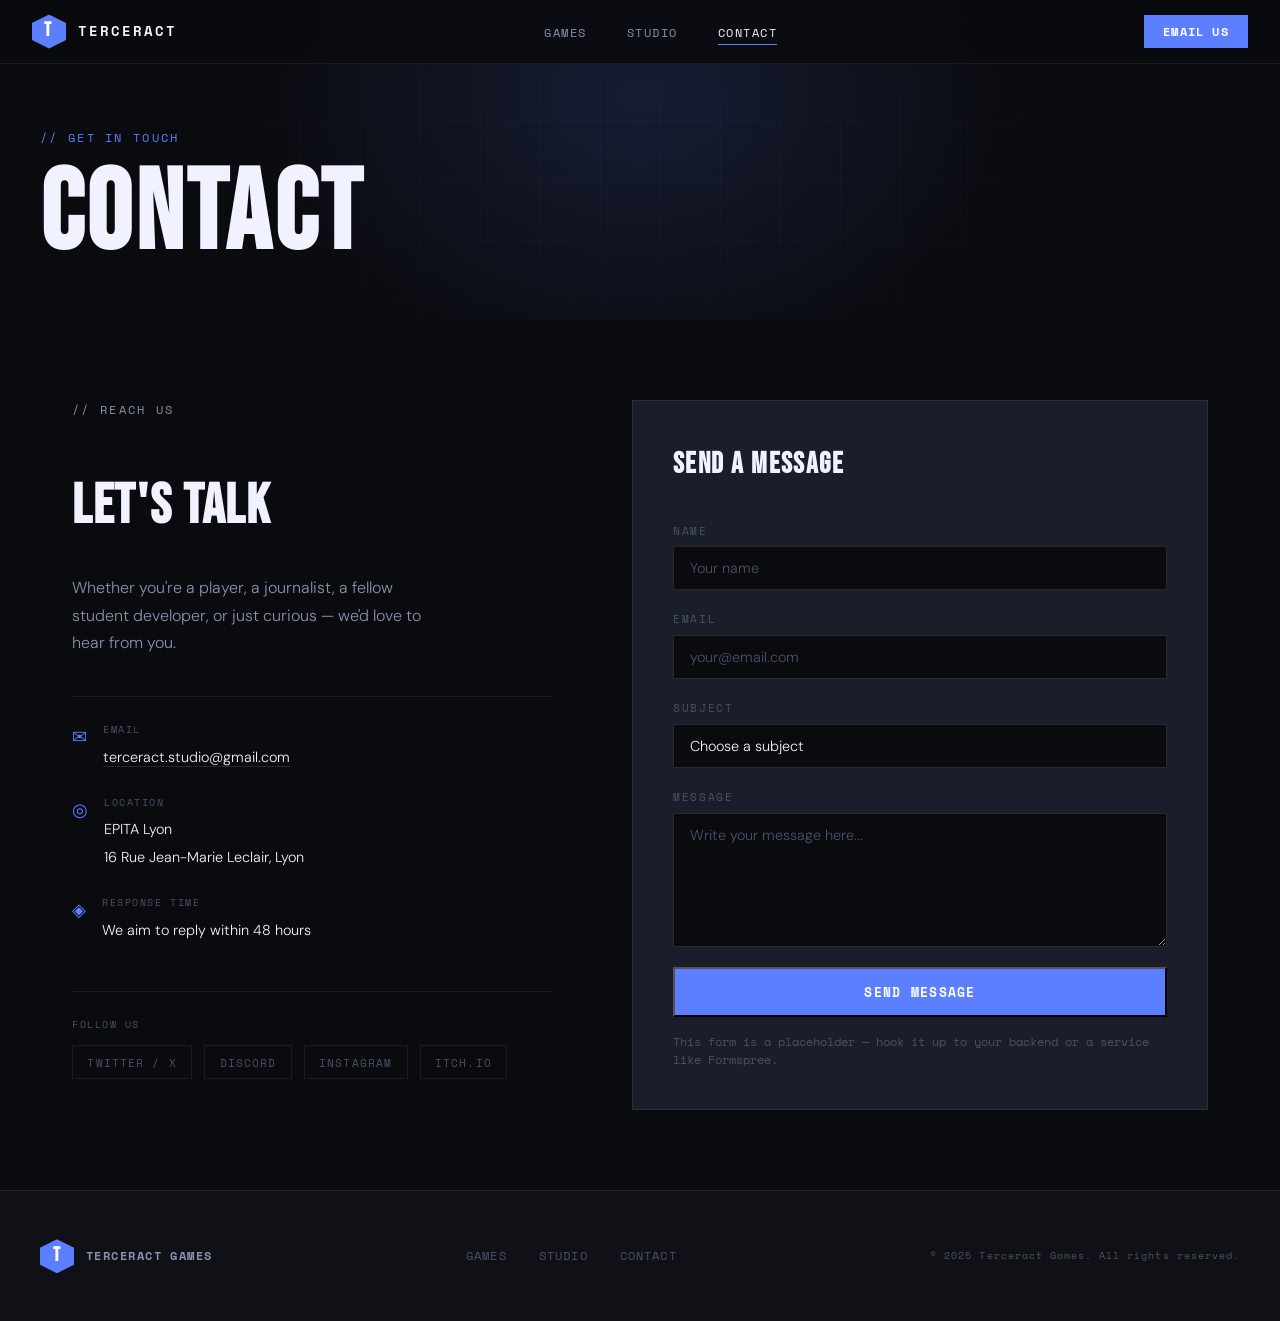
==== contact.html @ e37de094 "Website_v1.0" ====
<!DOCTYPE html>
<html lang="en">
<head>
    <meta charset="UTF-8">
    <meta name="viewport" content="width=device-width, initial-scale=1.0">
    <title>Contact — Terceract Games</title>
    <link rel="stylesheet" href="style.css">
    <link rel="preconnect" href="https://fonts.googleapis.com">
    <link href="https://fonts.googleapis.com/css2?family=Bebas+Neue&family=DM+Sans:ital,wght@0,300;0,400;0,500;1,300&family=Space+Mono:wght@400;700&display=swap" rel="stylesheet">
</head>
<body>

    <nav class="nav">
        <a href="index.html" class="nav-logo">
            <div class="logo-mark">T</div>
            <span>TERCERACT</span>
        </a>
        <ul class="nav-links">
            <li><a href="games.html">Games</a></li>
            <li><a href="studio.html">Studio</a></li>
            <li><a href="contact.html" class="active">Contact</a></li>
        </ul>
        <button class="nav-cta" onclick="location.href='mailto:terceract.studio@gmail.com'">Email Us</button>
    </nav>

    <!-- PAGE HERO -->
    <section class="page-hero">
        <div class="hero-bg">
            <div class="hero-grid"></div>
            <div class="hero-glow" style="--glow-x:50%;--glow-y:50%;"></div>
        </div>
        <div class="page-hero-content">
            <p class="section-label">// GET IN TOUCH</p>
            <h1 class="page-title">Contact</h1>
        </div>
    </section>

    <section class="section">
        <div class="contact-layout">

            <!-- INFO COLUMN -->
            <div class="contact-info">
                <p class="section-label">// REACH US</p>
                <h2>Let's Talk</h2>
                <p>Whether you're a player, a journalist, a fellow student developer, or just curious — we'd love to hear from you.</p>

                <div class="contact-details">
                    <div class="contact-item">
                        <span class="contact-icon">✉</span>
                        <div>
                            <span class="contact-label">Email</span>
                            <a href="mailto:terceract.studio@gmail.com" class="contact-value">terceract.studio@gmail.com</a>
                        </div>
                    </div>
                    <div class="contact-item">
                        <span class="contact-icon">◎</span>
                        <div>
                            <span class="contact-label">Location</span>
                            <span class="contact-value">EPITA Lyon<br>16 Rue Jean-Marie Leclair, Lyon</span>
                        </div>
                    </div>
                    <div class="contact-item">
                        <span class="contact-icon">◈</span>
                        <div>
                            <span class="contact-label">Response Time</span>
                            <span class="contact-value">We aim to reply within 48 hours</span>
                        </div>
                    </div>
                </div>

                <!-- SOCIAL LINKS PLACEHOLDER -->
                <div class="social-links">
                    <p class="contact-label">Follow Us</p>
                    <div class="social-row">
                        <a href="#" class="social-link">Twitter / X</a>
                        <a href="#" class="social-link">Discord</a>
                        <a href="#" class="social-link">Instagram</a>
                        <a href="#" class="social-link">itch.io</a>
                    </div>
                </div>
            </div>

            <!-- FORM COLUMN -->
            <div class="contact-form-wrapper">
                <div class="contact-form">
                    <h3>Send a Message</h3>
                    <div class="form-group">
                        <label for="name">Name</label>
                        <input type="text" id="name" name="name" placeholder="Your name">
                    </div>
                    <div class="form-group">
                        <label for="email">Email</label>
                        <input type="email" id="email" name="email" placeholder="your@email.com">
                    </div>
                    <div class="form-group">
                        <label for="subject">Subject</label>
                        <select id="subject" name="subject">
                            <option value="" disabled selected>Choose a subject</option>
                            <option value="general">General Inquiry</option>
                            <option value="press">Press / Media</option>
                            <option value="collab">Collaboration</option>
                            <option value="feedback">Feedback</option>
                            <option value="other">Other</option>
                        </select>
                    </div>
                    <div class="form-group">
                        <label for="message">Message</label>
                        <textarea id="message" name="message" rows="6" placeholder="Write your message here..."></textarea>
                    </div>
                    <button type="submit" class="btn-primary btn-full">Send Message</button>
                    <p class="form-note">This form is a placeholder — hook it up to your backend or a service like Formspree.</p>
                </div>
            </div>

        </div>
    </section>

    <footer class="footer">
        <div class="footer-inner">
            <div class="footer-brand">
                <div class="logo-mark">T</div>
                <span>TERCERACT GAMES</span>
            </div>
            <nav class="footer-nav">
                <a href="games.html">Games</a>
                <a href="studio.html">Studio</a>
                <a href="contact.html">Contact</a>
            </nav>
            <p class="footer-copy">© 2025 Terceract Games. All rights reserved.</p>
        </div>
    </footer>

</body>
</html>
---- style.css ----
/* ============================================
   TERCERACT GAMES — STYLESHEET
   Dark cinematic indie game studio aesthetic
   ============================================ */

@import url('https://fonts.googleapis.com/css2?family=Bebas+Neue&family=DM+Sans:ital,wght@0,300;0,400;0,500;1,300&family=Space+Mono:wght@400;700&display=swap');

/* ============ DESIGN TOKENS ============ */
:root {
    /* Colors */
    --bg:          #0a0b0f;
    --bg-2:        #0f1117;
    --bg-3:        #141720;
    --surface:     #1a1e2a;
    --surface-2:   #222735;
    --border:      rgba(255,255,255,0.07);
    --border-2:    rgba(255,255,255,0.12);

    --accent:      #5b7fff;       /* Electric blue */
    --accent-2:    #a78bfa;       /* Violet */
    --accent-warm: #ff7b54;       /* Coral — for highlights */

    --text-primary:   #f0f2ff;
    --text-secondary: #8892aa;
    --text-muted:     #4a5168;

    /* Typography */
    --font-display: 'Bebas Neue', sans-serif;
    --font-body:    'DM Sans', sans-serif;
    --font-mono:    'Space Mono', monospace;

    /* Spacing */
    --section-pad: 5rem 2rem;
    --max-width:   1200px;

    /* Transitions */
    --ease: cubic-bezier(0.25, 0.46, 0.45, 0.94);
}

/* ============ RESET ============ */
*, *::before, *::after {
    margin: 0; padding: 0;
    box-sizing: border-box;
}

html {
    scroll-behavior: smooth;
}

body {
    background-color: var(--bg);
    color: var(--text-primary);
    font-family: var(--font-body);
    font-weight: 300;
    line-height: 1.7;
    overflow-x: hidden;
}

img { display: block; max-width: 100%; }
a { color: inherit; text-decoration: none; }

/* ============ NAV ============ */
.nav {
    position: fixed;
    top: 0; left: 0; right: 0;
    z-index: 100;
    display: flex;
    align-items: center;
    justify-content: space-between;
    padding: 0 2rem;
    height: 64px;
    background: rgba(10, 11, 15, 0.85);
    backdrop-filter: blur(16px);
    -webkit-backdrop-filter: blur(16px);
    border-bottom: 1px solid var(--border);
}

.nav-logo {
    display: flex;
    align-items: center;
    gap: 0.75rem;
    font-family: var(--font-mono);
    font-size: 0.85rem;
    font-weight: 700;
    letter-spacing: 0.15em;
    color: var(--text-primary);
    transition: opacity 0.2s;
}
.nav-logo:hover { opacity: 0.75; }

.logo-mark {
    width: 34px; height: 34px;
    background: var(--accent);
    color: white;
    display: flex; align-items: center; justify-content: center;
    font-family: var(--font-display);
    font-size: 1.2rem;
    clip-path: polygon(50% 0%, 100% 25%, 100% 75%, 50% 100%, 0% 75%, 0% 25%);
}

.nav-links {
    display: flex;
    list-style: none;
    gap: 2.5rem;
}

.nav-links a {
    font-family: var(--font-mono);
    font-size: 0.78rem;
    letter-spacing: 0.12em;
    text-transform: uppercase;
    color: var(--text-secondary);
    transition: color 0.2s;
    padding-bottom: 2px;
    border-bottom: 1px solid transparent;
}
.nav-links a:hover,
.nav-links a.active {
    color: var(--text-primary);
    border-bottom-color: var(--accent);
}

.nav-cta {
    background: var(--accent);
    color: white;
    border: none;
    padding: 0.5rem 1.2rem;
    font-family: var(--font-mono);
    font-size: 0.75rem;
    font-weight: 700;
    letter-spacing: 0.1em;
    text-transform: uppercase;
    cursor: pointer;
    transition: background 0.2s, transform 0.15s;
}
.nav-cta:hover {
    background: #7a94ff;
    transform: translateY(-1px);
}

/* ============ HERO (Homepage) ============ */
.hero {
    min-height: 100vh;
    display: flex;
    align-items: center;
    position: relative;
    overflow: hidden;
    padding: 8rem 2rem 4rem;
}

.hero-bg {
    position: absolute;
    inset: 0;
    z-index: 0;
}

.hero-grid {
    position: absolute;
    inset: 0;
    background-image:
        linear-gradient(rgba(91,127,255,0.05) 1px, transparent 1px),
        linear-gradient(90deg, rgba(91,127,255,0.05) 1px, transparent 1px);
    background-size: 60px 60px;
    mask-image: radial-gradient(ellipse 80% 80% at 50% 50%, black, transparent);
}

.hero-glow {
    position: absolute;
    top: 30%; left: 50%;
    transform: translate(-50%, -50%);
    width: 800px; height: 600px;
    background: radial-gradient(ellipse, rgba(91,127,255,0.15) 0%, transparent 70%);
    pointer-events: none;
}

.hero-content {
    position: relative;
    z-index: 1;
    max-width: var(--max-width);
    margin: 0 auto;
    width: 100%;
}

.hero-label {
    font-family: var(--font-mono);
    font-size: 0.78rem;
    color: var(--accent);
    letter-spacing: 0.2em;
    margin-bottom: 1.5rem;
    animation: fadeUp 0.8s var(--ease) 0.1s both;
}

.hero-title {
    font-family: var(--font-display);
    font-size: clamp(5rem, 15vw, 12rem);
    line-height: 0.9;
    letter-spacing: 0.02em;
    color: var(--text-primary);
    animation: fadeUp 0.8s var(--ease) 0.2s both;
}

.hero-title em {
    font-style: normal;
    color: var(--accent);
}

.hero-desc {
    max-width: 480px;
    margin-top: 2rem;
    color: var(--text-secondary);
    font-size: 1rem;
    line-height: 1.8;
    animation: fadeUp 0.8s var(--ease) 0.35s both;
}

.hero-actions {
    display: flex;
    gap: 1rem;
    margin-top: 2.5rem;
    flex-wrap: wrap;
    animation: fadeUp 0.8s var(--ease) 0.45s both;
}

.hero-scroll {
    position: absolute;
    bottom: 2rem; right: 2rem;
    display: flex;
    flex-direction: column;
    align-items: center;
    gap: 0.5rem;
    z-index: 1;
}

.hero-scroll span {
    font-family: var(--font-mono);
    font-size: 0.6rem;
    letter-spacing: 0.25em;
    color: var(--text-muted);
    writing-mode: vertical-lr;
}

.scroll-line {
    width: 1px; height: 60px;
    background: linear-gradient(to bottom, var(--accent), transparent);
    animation: scrollPulse 2s ease-in-out infinite;
}

/* ============ PAGE HERO (Inner pages) ============ */
.page-hero {
    min-height: 35vh;
    display: flex;
    align-items: flex-end;
    position: relative;
    overflow: hidden;
    padding: 8rem 2rem 3rem;
}

.page-hero-content {
    position: relative;
    z-index: 1;
    max-width: var(--max-width);
    margin: 0 auto;
    width: 100%;
}

.page-title {
    font-family: var(--font-display);
    font-size: clamp(3.5rem, 10vw, 7rem);
    line-height: 1;
    letter-spacing: 0.03em;
    color: var(--text-primary);
    animation: fadeUp 0.6s var(--ease) both;
}

/* ============ BUTTONS ============ */
.btn-primary {
    display: inline-block;
    background: var(--accent);
    color: white;
    padding: 0.85rem 2rem;
    font-family: var(--font-mono);
    font-size: 0.8rem;
    font-weight: 700;
    letter-spacing: 0.1em;
    text-transform: uppercase;
    transition: background 0.2s, transform 0.15s, box-shadow 0.2s;
}
.btn-primary:hover {
    background: #7a94ff;
    transform: translateY(-2px);
    box-shadow: 0 8px 32px rgba(91,127,255,0.3);
}

.btn-ghost {
    display: inline-block;
    color: var(--text-secondary);
    padding: 0.85rem 2rem;
    font-family: var(--font-mono);
    font-size: 0.8rem;
    font-weight: 700;
    letter-spacing: 0.1em;
    text-transform: uppercase;
    border: 1px solid var(--border-2);
    transition: color 0.2s, border-color 0.2s, transform 0.15s;
}
.btn-ghost:hover {
    color: var(--text-primary);
    border-color: var(--accent);
    transform: translateY(-2px);
}

.btn-full { width: 100%; text-align: center; }

/* ============ SECTION ============ */
.section {
    padding: var(--section-pad);
    max-width: var(--max-width);
    margin: 0 auto;
}

.section-label {
    font-family: var(--font-mono);
    font-size: 0.72rem;
    letter-spacing: 0.2em;
    color: var(--accent);
    margin-bottom: 0.75rem;
}

.section-header {
    margin-bottom: 3rem;
}

.section-title {
    font-family: var(--font-display);
    font-size: clamp(2.5rem, 6vw, 4rem);
    letter-spacing: 0.03em;
    color: var(--text-primary);
}

/* ============ NEWS SECTION ============ */
.news-section { padding: 5rem 2rem; max-width: var(--max-width); margin: 0 auto; }

.news-grid {
    display: grid;
    grid-template-columns: 1.5fr 1fr;
    gap: 1.5rem;
}

.news-card {
    background: var(--surface);
    border: 1px solid var(--border);
    padding: 2rem;
    transition: border-color 0.2s, transform 0.2s;
}
.news-card:hover {
    border-color: var(--border-2);
    transform: translateY(-2px);
}

.news-card--featured {
    padding: 2.5rem;
}

.news-card--small {
    padding: 1.5rem;
}

.news-tag {
    font-family: var(--font-mono);
    font-size: 0.65rem;
    letter-spacing: 0.2em;
    text-transform: uppercase;
    color: var(--accent);
    margin-bottom: 0.75rem;
}

.news-card h3 {
    font-family: var(--font-display);
    font-size: clamp(1.4rem, 3vw, 2rem);
    letter-spacing: 0.02em;
    margin-bottom: 0.75rem;
    color: var(--text-primary);
}

.news-card--small h3 {
    font-size: 1.1rem;
    font-family: var(--font-body);
    font-weight: 500;
}

.news-card p {
    color: var(--text-secondary);
    font-size: 0.95rem;
    margin-bottom: 1rem;
}

.news-card p strong { color: var(--text-primary); }

.news-list {
    list-style: none;
    margin: 1.25rem 0;
    display: flex;
    flex-direction: column;
    gap: 0.6rem;
}

.news-list li {
    display: flex;
    align-items: flex-start;
    gap: 0.75rem;
    color: var(--text-secondary);
    font-size: 0.9rem;
}

.status {
    font-family: var(--font-mono);
    font-size: 0.75rem;
    flex-shrink: 0;
    margin-top: 2px;
}
.status--done { color: #4ade80; }
.status--progress { color: var(--accent); }
.status--todo { color: var(--text-muted); }

.card-link {
    font-family: var(--font-mono);
    font-size: 0.75rem;
    letter-spacing: 0.1em;
    color: var(--accent);
    transition: color 0.2s;
    border-bottom: 1px solid var(--accent);
    padding-bottom: 1px;
}
.card-link:hover { color: #a0b4ff; }

.news-side {
    display: flex;
    flex-direction: column;
    gap: 1.5rem;
}

.news-date {
    font-family: var(--font-mono);
    font-size: 0.65rem;
    color: var(--text-muted);
    letter-spacing: 0.1em;
}

/* ============ GAME PREVIEW ============ */
.game-preview {
    padding: 5rem 2rem;
    background: var(--bg-2);
    border-top: 1px solid var(--border);
    border-bottom: 1px solid var(--border);
}

.game-preview-inner {
    max-width: var(--max-width);
    margin: 0 auto;
    display: grid;
    grid-template-columns: 1fr 1fr;
    gap: 4rem;
    align-items: center;
}

.game-preview-text h2 {
    font-family: var(--font-display);
    font-size: clamp(2.5rem, 5vw, 4.5rem);
    line-height: 1;
    letter-spacing: 0.03em;
    margin: 1rem 0;
    color: var(--text-primary);
}

.game-preview-text p {
    color: var(--text-secondary);
    margin-bottom: 2rem;
    max-width: 400px;
}

/* ROTATING CUBE */
.cube-wrapper {
    display: flex;
    align-items: center;
    justify-content: center;
    perspective: 800px;
    height: 300px;
}

.cube {
    width: 160px; height: 160px;
    position: relative;
    transform-style: preserve-3d;
    animation: rotateCube 12s linear infinite;
}

.cube-face {
    position: absolute;
    width: 160px; height: 160px;
    display: flex;
    align-items: center;
    justify-content: center;
    font-family: var(--font-display);
    font-size: 1rem;
    letter-spacing: 0.1em;
    border: 1px solid rgba(91,127,255,0.3);
    background: rgba(91,127,255,0.06);
    color: var(--accent);
    backdrop-filter: blur(4px);
}

.cube-face--front  { transform: translateZ(80px); }
.cube-face--back   { transform: rotateY(180deg) translateZ(80px); }
.cube-face--right  { transform: rotateY(90deg) translateZ(80px); }
.cube-face--left   { transform: rotateY(-90deg) translateZ(80px); }
.cube-face--top    { transform: rotateX(90deg) translateZ(80px); }
.cube-face--bottom { transform: rotateX(-90deg) translateZ(80px); }

/* ============ STUDIO STRIP ============ */
.studio-strip {
    padding: 4rem 2rem;
    text-align: center;
    border-top: 1px solid var(--border);
}

.strip-content {
    max-width: 600px;
    margin: 0 auto;
}

.strip-content .strip-text {
    font-size: 1.4rem;
    color: var(--text-secondary);
    margin: 1rem 0 2rem;
    font-weight: 300;
}

/* ============ GAME DETAIL (games.html) ============ */
.game-detail { max-width: 960px; }

.game-detail-header { margin-bottom: 3rem; }

.game-status-badge {
    display: inline-block;
    font-family: var(--font-mono);
    font-size: 0.7rem;
    letter-spacing: 0.15em;
    text-transform: uppercase;
    color: var(--accent-warm);
    border: 1px solid var(--accent-warm);
    padding: 0.3rem 0.75rem;
    margin-bottom: 1rem;
}

.game-title-large {
    font-family: var(--font-display);
    font-size: clamp(3rem, 8vw, 6rem);
    letter-spacing: 0.03em;
    line-height: 1;
    color: var(--text-primary);
    margin-bottom: 1.5rem;
}

.game-tags {
    display: flex;
    gap: 0.5rem;
    flex-wrap: wrap;
}

.tag {
    font-family: var(--font-mono);
    font-size: 0.68rem;
    letter-spacing: 0.1em;
    text-transform: uppercase;
    color: var(--text-muted);
    background: var(--surface);
    border: 1px solid var(--border);
    padding: 0.3rem 0.7rem;
}

.game-detail-body {
    display: grid;
    grid-template-columns: 1.5fr 1fr;
    gap: 3rem;
    padding: 2.5rem 0;
    border-top: 1px solid var(--border);
    border-bottom: 1px solid var(--border);
    margin-bottom: 3rem;
}

.game-description .lead {
    font-size: 1.15rem;
    color: var(--text-primary);
    font-weight: 400;
    margin-bottom: 1.25rem;
    line-height: 1.7;
}

.game-description p {
    color: var(--text-secondary);
    margin-bottom: 1rem;
}

.game-meta { display: flex; flex-direction: column; gap: 1.25rem; }

.meta-item { display: flex; flex-direction: column; gap: 0.2rem; }

.meta-label {
    font-family: var(--font-mono);
    font-size: 0.65rem;
    letter-spacing: 0.15em;
    text-transform: uppercase;
    color: var(--text-muted);
}

.meta-value {
    font-size: 0.95rem;
    color: var(--text-primary);
}

.stages-section, .screenshots-section {
    margin-bottom: 4rem;
}

.stages-section h3, .screenshots-section h3 {
    font-family: var(--font-display);
    font-size: 2rem;
    letter-spacing: 0.05em;
    margin-bottom: 2rem;
    color: var(--text-primary);
}

.stages-grid {
    display: grid;
    grid-template-columns: repeat(5, 1fr);
    gap: 1px;
    background: var(--border);
}

.stage-card {
    background: var(--surface);
    padding: 1.5rem 1rem;
    transition: background 0.2s;
}
.stage-card:hover { background: var(--surface-2); }

.stage-number {
    font-family: var(--font-mono);
    font-size: 0.65rem;
    color: var(--accent);
    letter-spacing: 0.15em;
    display: block;
    margin-bottom: 0.75rem;
}

.stage-card h4 {
    font-family: var(--font-display);
    font-size: 1.2rem;
    letter-spacing: 0.05em;
    margin-bottom: 0.5rem;
    color: var(--text-primary);
}

.stage-card p {
    font-size: 0.82rem;
    color: var(--text-secondary);
    line-height: 1.5;
}

.screenshots-grid {
    display: grid;
    grid-template-columns: repeat(3, 1fr);
    gap: 1rem;
}

.screenshot-placeholder {
    aspect-ratio: 16/9;
    background: var(--surface);
    border: 1px dashed var(--border-2);
    display: flex;
    align-items: center;
    justify-content: center;
    color: var(--text-muted);
    font-size: 0.75rem;
    font-family: var(--font-mono);
    letter-spacing: 0.1em;
}

.coming-soon-strip {
    padding: 3rem 2rem;
    text-align: center;
    background: var(--bg-2);
    border-top: 1px solid var(--border);
    color: var(--text-muted);
    font-family: var(--font-mono);
    font-size: 0.8rem;
    letter-spacing: 0.15em;
    text-transform: uppercase;
}

/* ============ STUDIO PAGE ============ */
.manifesto {
    margin-bottom: 5rem;
    padding: 3rem 0;
    border-top: 1px solid var(--border);
    border-bottom: 1px solid var(--border);
}

.manifesto blockquote {
    font-size: clamp(1.2rem, 3vw, 2rem);
    font-style: italic;
    font-weight: 300;
    color: var(--text-secondary);
    max-width: 800px;
    line-height: 1.6;
    padding-left: 2rem;
    border-left: 3px solid var(--accent);
}

.about-grid {
    display: grid;
    grid-template-columns: 1.5fr 1fr;
    gap: 4rem;
    align-items: start;
    margin-bottom: 5rem;
}

.about-text h2 {
    font-family: var(--font-display);
    font-size: clamp(2rem, 5vw, 3.5rem);
    letter-spacing: 0.03em;
    margin: 0.75rem 0 1.5rem;
    color: var(--text-primary);
}

.about-text p {
    color: var(--text-secondary);
    margin-bottom: 1rem;
}

.about-stats {
    display: flex;
    flex-direction: column;
    gap: 2rem;
    padding: 2.5rem;
    background: var(--surface);
    border: 1px solid var(--border);
}

.stat-item { text-align: center; }

.stat-number {
    display: block;
    font-family: var(--font-display);
    font-size: 4rem;
    color: var(--accent);
    line-height: 1;
}

.stat-label {
    font-family: var(--font-mono);
    font-size: 0.7rem;
    letter-spacing: 0.15em;
    text-transform: uppercase;
    color: var(--text-muted);
}

.team-section, .values-section {
    margin-bottom: 5rem;
}

.team-section h2, .values-section h2 {
    font-family: var(--font-display);
    font-size: clamp(2rem, 5vw, 3rem);
    letter-spacing: 0.03em;
    margin: 0.75rem 0 2.5rem;
    color: var(--text-primary);
}

.team-grid {
    display: grid;
    grid-template-columns: repeat(auto-fill, minmax(200px, 1fr));
    gap: 1.5rem;
}

.team-card {
    background: var(--surface);
    border: 1px solid var(--border);
    padding: 1.75rem;
    transition: border-color 0.2s, transform 0.2s;
}
.team-card:hover {
    border-color: var(--accent);
    transform: translateY(-3px);
}

.team-avatar {
    width: 60px; height: 60px;
    background: var(--surface-2);
    border: 1px dashed var(--border-2);
    margin-bottom: 1rem;
    display: flex;
    align-items: center;
    justify-content: center;
    color: var(--text-muted);
    font-size: 0.7rem;
    font-family: var(--font-mono);
    /* Replace border with a real image/avatar */
}

.team-name {
    font-weight: 500;
    font-size: 1rem;
    margin-bottom: 0.25rem;
    color: var(--text-primary);
}

.team-role {
    font-family: var(--font-mono);
    font-size: 0.65rem;
    letter-spacing: 0.1em;
    color: var(--accent);
    text-transform: uppercase;
    margin-bottom: 0.75rem;
}

.team-bio {
    font-size: 0.85rem;
    color: var(--text-secondary);
    line-height: 1.6;
}

.values-grid {
    display: grid;
    grid-template-columns: repeat(3, 1fr);
    gap: 1.5rem;
}

.value-card {
    padding: 2rem;
    border: 1px solid var(--border);
    background: var(--bg-2);
    transition: border-color 0.2s;
}
.value-card:hover { border-color: var(--accent); }

.value-icon {
    display: block;
    font-size: 1.5rem;
    color: var(--accent);
    margin-bottom: 1rem;
}

.value-card h4 {
    font-weight: 500;
    font-size: 1rem;
    margin-bottom: 0.5rem;
    color: var(--text-primary);
}

.value-card p {
    font-size: 0.875rem;
    color: var(--text-secondary);
    line-height: 1.6;
}

/* ============ CONTACT PAGE ============ */
.contact-layout {
    display: grid;
    grid-template-columns: 1fr 1.2fr;
    gap: 5rem;
    align-items: start;
}

.contact-info h2 {
    font-family: var(--font-display);
    font-size: clamp(2rem, 5vw, 3.5rem);
    letter-spacing: 0.03em;
    margin: 0.75rem 0 1.25rem;
    color: var(--text-primary);
}

.contact-info > p {
    color: var(--text-secondary);
    margin-bottom: 2.5rem;
    max-width: 380px;
}

.contact-details {
    display: flex;
    flex-direction: column;
    gap: 1.5rem;
    margin-bottom: 3rem;
    padding-top: 1.5rem;
    border-top: 1px solid var(--border);
}

.contact-item {
    display: flex;
    gap: 1rem;
    align-items: flex-start;
}

.contact-icon {
    font-size: 1.1rem;
    color: var(--accent);
    margin-top: 2px;
    flex-shrink: 0;
}

.contact-label {
    display: block;
    font-family: var(--font-mono);
    font-size: 0.65rem;
    letter-spacing: 0.15em;
    text-transform: uppercase;
    color: var(--text-muted);
    margin-bottom: 0.25rem;
}

.contact-value {
    font-size: 0.9rem;
    color: var(--text-primary);
    line-height: 1.5;
}

a.contact-value {
    border-bottom: 1px solid var(--border-2);
    transition: color 0.2s, border-color 0.2s;
}
a.contact-value:hover {
    color: var(--accent);
    border-bottom-color: var(--accent);
}

.social-links { padding-top: 1.5rem; border-top: 1px solid var(--border); }

.social-row {
    display: flex;
    flex-wrap: wrap;
    gap: 0.75rem;
    margin-top: 0.75rem;
}

.social-link {
    font-family: var(--font-mono);
    font-size: 0.7rem;
    letter-spacing: 0.1em;
    text-transform: uppercase;
    color: var(--text-muted);
    border: 1px solid var(--border);
    padding: 0.4rem 0.9rem;
    transition: color 0.2s, border-color 0.2s;
}
.social-link:hover {
    color: var(--text-primary);
    border-color: var(--accent);
}

/* CONTACT FORM */
.contact-form-wrapper {
    position: sticky;
    top: 80px;
}

.contact-form {
    background: var(--surface);
    border: 1px solid var(--border);
    padding: 2.5rem;
}

.contact-form h3 {
    font-family: var(--font-display);
    font-size: 1.8rem;
    letter-spacing: 0.05em;
    margin-bottom: 2rem;
    color: var(--text-primary);
}

.form-group {
    display: flex;
    flex-direction: column;
    gap: 0.4rem;
    margin-bottom: 1.25rem;
}

.form-group label {
    font-family: var(--font-mono);
    font-size: 0.68rem;
    letter-spacing: 0.15em;
    text-transform: uppercase;
    color: var(--text-muted);
}

.form-group input,
.form-group select,
.form-group textarea {
    background: var(--bg);
    border: 1px solid var(--border-2);
    color: var(--text-primary);
    padding: 0.75rem 1rem;
    font-family: var(--font-body);
    font-size: 0.9rem;
    font-weight: 300;
    outline: none;
    transition: border-color 0.2s;
    -webkit-appearance: none;
}

.form-group input:focus,
.form-group select:focus,
.form-group textarea:focus {
    border-color: var(--accent);
}

.form-group input::placeholder,
.form-group textarea::placeholder {
    color: var(--text-muted);
}

.form-group select option {
    background: var(--bg-2);
    color: var(--text-primary);
}

.form-group textarea { resize: vertical; }

.form-note {
    margin-top: 1rem;
    font-size: 0.75rem;
    color: var(--text-muted);
    font-family: var(--font-mono);
    line-height: 1.5;
}

/* ============ FOOTER ============ */
.footer {
    background: var(--bg-2);
    border-top: 1px solid var(--border);
    padding: 3rem 2rem;
}

.footer-inner {
    max-width: var(--max-width);
    margin: 0 auto;
    display: flex;
    align-items: center;
    justify-content: space-between;
    flex-wrap: wrap;
    gap: 1.5rem;
}

.footer-brand {
    display: flex;
    align-items: center;
    gap: 0.75rem;
    font-family: var(--font-mono);
    font-size: 0.75rem;
    font-weight: 700;
    letter-spacing: 0.12em;
    color: var(--text-secondary);
}

.footer-nav {
    display: flex;
    gap: 2rem;
}

.footer-nav a {
    font-family: var(--font-mono);
    font-size: 0.72rem;
    letter-spacing: 0.1em;
    text-transform: uppercase;
    color: var(--text-muted);
    transition: color 0.2s;
}
.footer-nav a:hover { color: var(--text-primary); }

.footer-copy {
    font-family: var(--font-mono);
    font-size: 0.65rem;
    color: var(--text-muted);
    letter-spacing: 0.1em;
}

/* ============ ANIMATIONS ============ */
@keyframes fadeUp {
    from { opacity: 0; transform: translateY(24px); }
    to   { opacity: 1; transform: translateY(0); }
}

@keyframes scrollPulse {
    0%, 100% { opacity: 0.3; transform: scaleY(1); }
    50%       { opacity: 1;   transform: scaleY(1.15); }
}

@keyframes rotateCube {
    from { transform: rotateX(15deg) rotateY(0deg); }
    to   { transform: rotateX(15deg) rotateY(360deg); }
}

/* ============ RESPONSIVE ============ */
@media (max-width: 900px) {
    .news-grid { grid-template-columns: 1fr; }
    .game-preview-inner { grid-template-columns: 1fr; }
    .about-grid { grid-template-columns: 1fr; }
    .contact-layout { grid-template-columns: 1fr; }
    .contact-form-wrapper { position: static; }
    .stages-grid { grid-template-columns: repeat(2, 1fr); }
    .values-grid { grid-template-columns: 1fr; }
    .game-detail-body { grid-template-columns: 1fr; }
}

@media (max-width: 640px) {
    .nav-links { display: none; }
    .nav-cta { display: none; }
    .stages-grid { grid-template-columns: 1fr; }
    .screenshots-grid { grid-template-columns: 1fr; }
    .footer-inner { flex-direction: column; text-align: center; }
    :root { --section-pad: 3rem 1.25rem; }
}
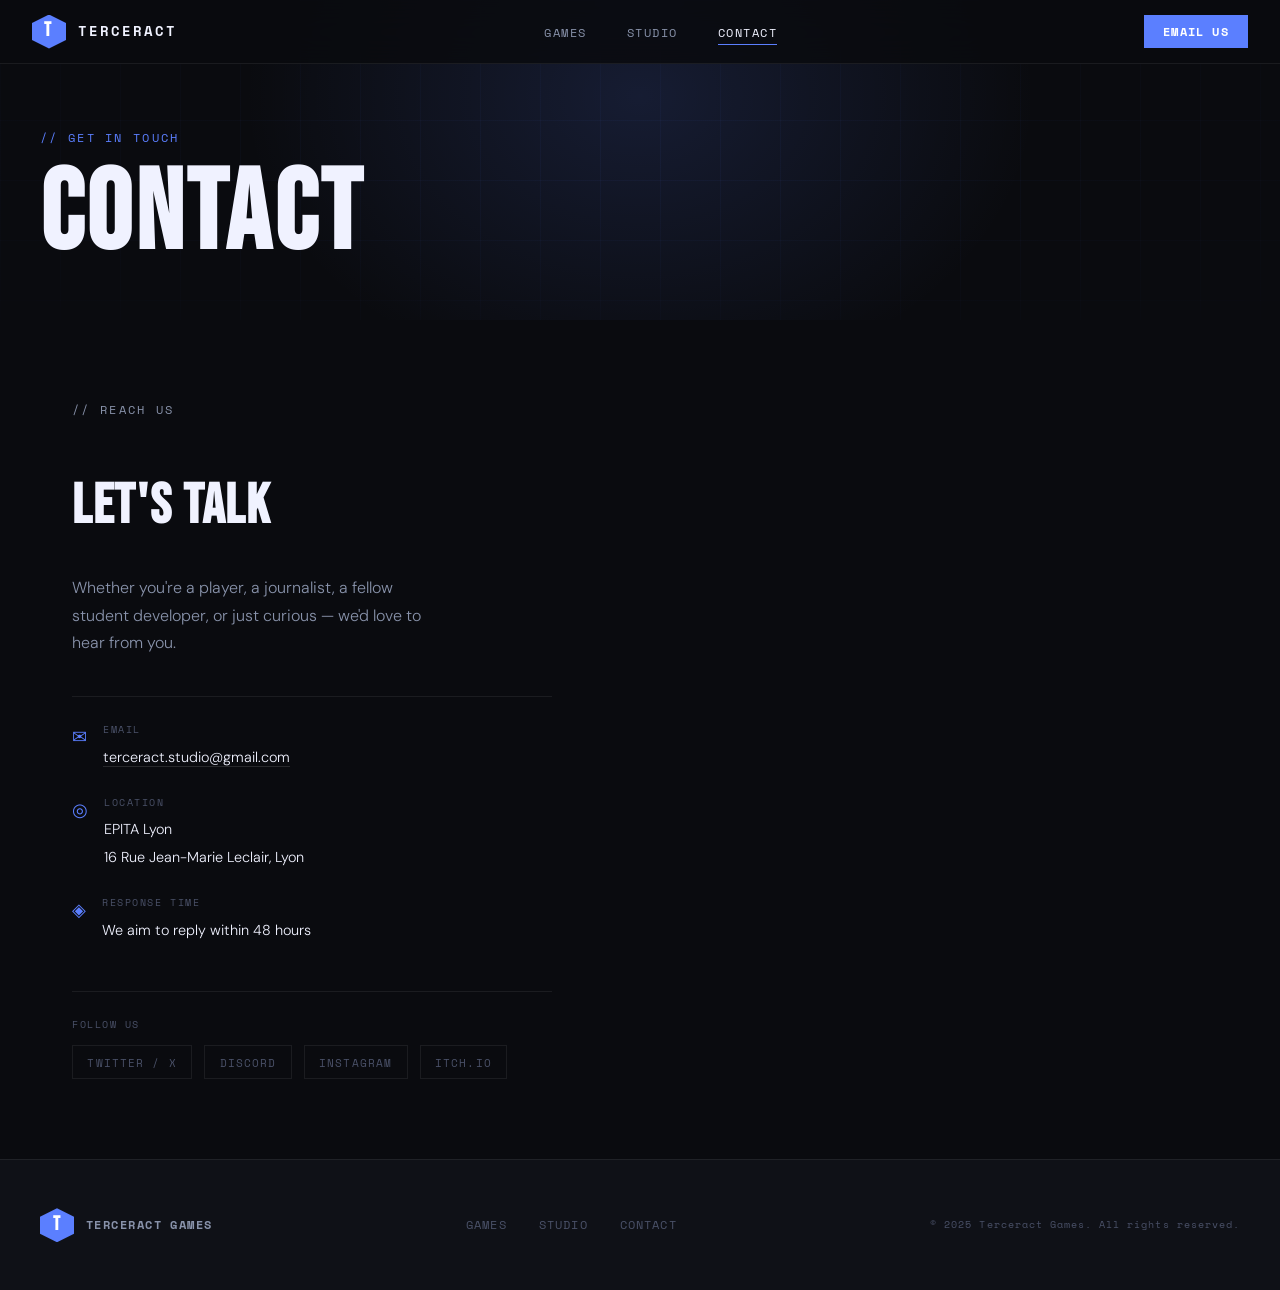
==== commit baaf5704: "Updated 1" ====
--- a/contact.html
+++ b/contact.html
@@ -79,39 +79,6 @@
                     </div>
                 </div>
             </div>
-
-            <!-- FORM COLUMN -->
-            <div class="contact-form-wrapper">
-                <div class="contact-form">
-                    <h3>Send a Message</h3>
-                    <div class="form-group">
-                        <label for="name">Name</label>
-                        <input type="text" id="name" name="name" placeholder="Your name">
-                    </div>
-                    <div class="form-group">
-                        <label for="email">Email</label>
-                        <input type="email" id="email" name="email" placeholder="your@email.com">
-                    </div>
-                    <div class="form-group">
-                        <label for="subject">Subject</label>
-                        <select id="subject" name="subject">
-                            <option value="" disabled selected>Choose a subject</option>
-                            <option value="general">General Inquiry</option>
-                            <option value="press">Press / Media</option>
-                            <option value="collab">Collaboration</option>
-                            <option value="feedback">Feedback</option>
-                            <option value="other">Other</option>
-                        </select>
-                    </div>
-                    <div class="form-group">
-                        <label for="message">Message</label>
-                        <textarea id="message" name="message" rows="6" placeholder="Write your message here..."></textarea>
-                    </div>
-                    <button type="submit" class="btn-primary btn-full">Send Message</button>
-                    <p class="form-note">This form is a placeholder — hook it up to your backend or a service like Formspree.</p>
-                </div>
-            </div>
-
         </div>
     </section>
 
